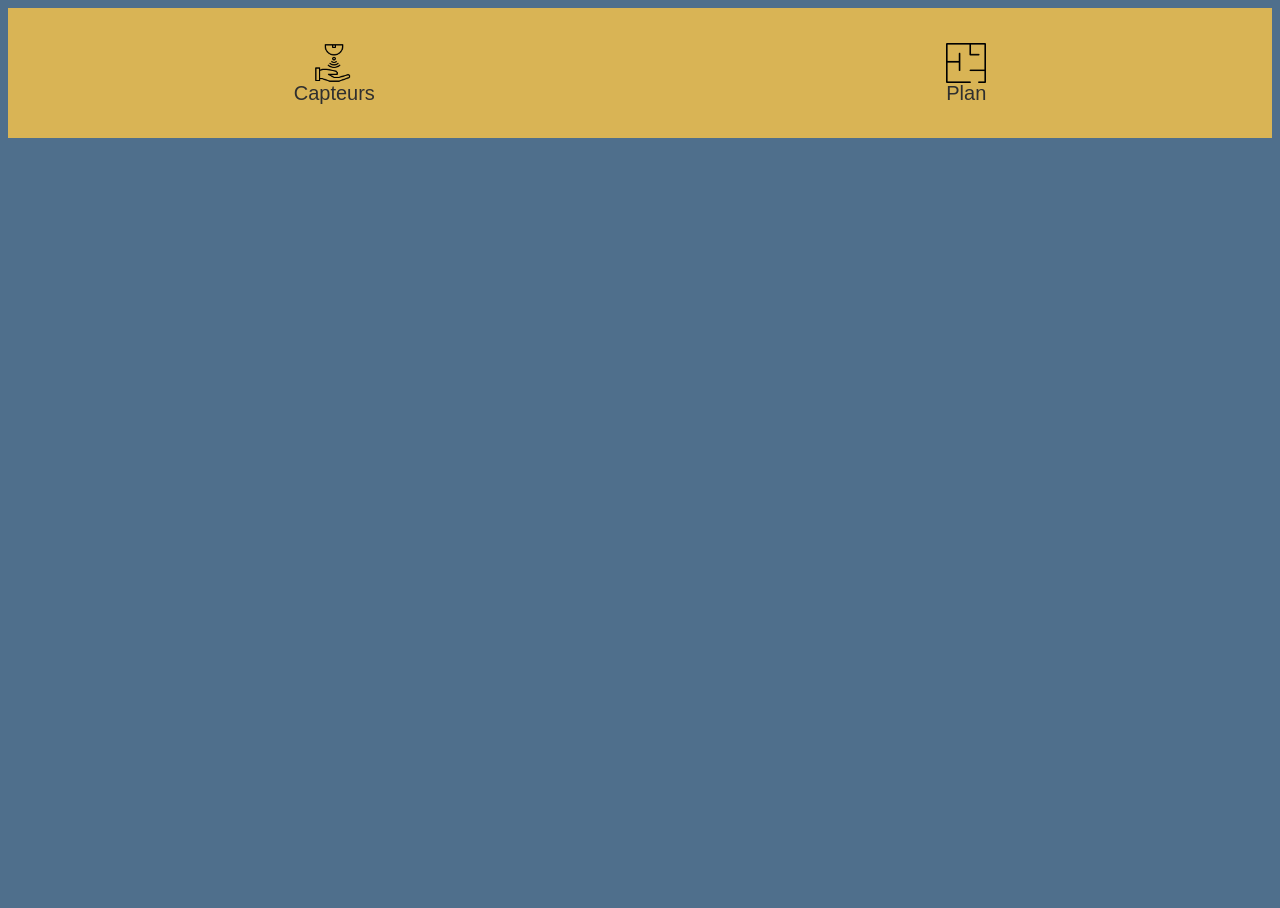
==== index.html @ 938ce689 "Add initial project files including HTML, CSS, JavaScript, and image assets for Cirpark application" ====
<!DOCTYPE html>
<html lang="en">
<head>
    <meta charset="UTF-8">
    <meta name="viewport" content="width=device-width, initial-scale=1.0">
    <link rel="stylesheet" href="style.css">
    <title>Cirpark</title>
</head>
<body>
    <nav>
        <div class="div_nav" id="capteursNAV">
            <img src="img/movement-sensor.png" alt="Capteur">
            <p>Capteurs</p>
        </div>
        <div class="div_nav" id="planNAV">
            <img src="img/plan.png" alt="Plan">
            <p>Plan</p>
        </div>
    </nav>
    <section id="section">
        
    </section>
</body>
<script src="ajax.js"></script>
</html>
---- style.css ----
html,
body {
	height: 100%;
}

body {
	margin: 8px;
	background-color: #4f6f8c;
	font-family: Arial, sans-serif;
}

nav {
	height: 130px;
	background-color: #d9b455;
	display: flex;
	align-items: center;
	justify-content: space-around;
}

.div_nav {
	display: flex;
	flex-direction: column;
	align-items: center;
	justify-content: center;
	color: #2f2f2f;
}

.div_nav img {
	width: 40px;
	height: 40px;
}

.div_nav p {
	margin: 0;
	font-size: 20px;
	line-height: 1;
}

#section {
	margin-top: 10px;
}

.capteur-table{
    width: 100%;
	border-collapse: collapse;
	background-color: #d5d9de;
}

.capteur-table th,
.capteur-table td {
	border: 1px solid #8d9aac;
	padding: 4px 10px;
	text-align: center;
	font-size: 12px;
}

.capteur-table thead th {
	background-color: #d9b455;
	color: #1f1f1f;
}
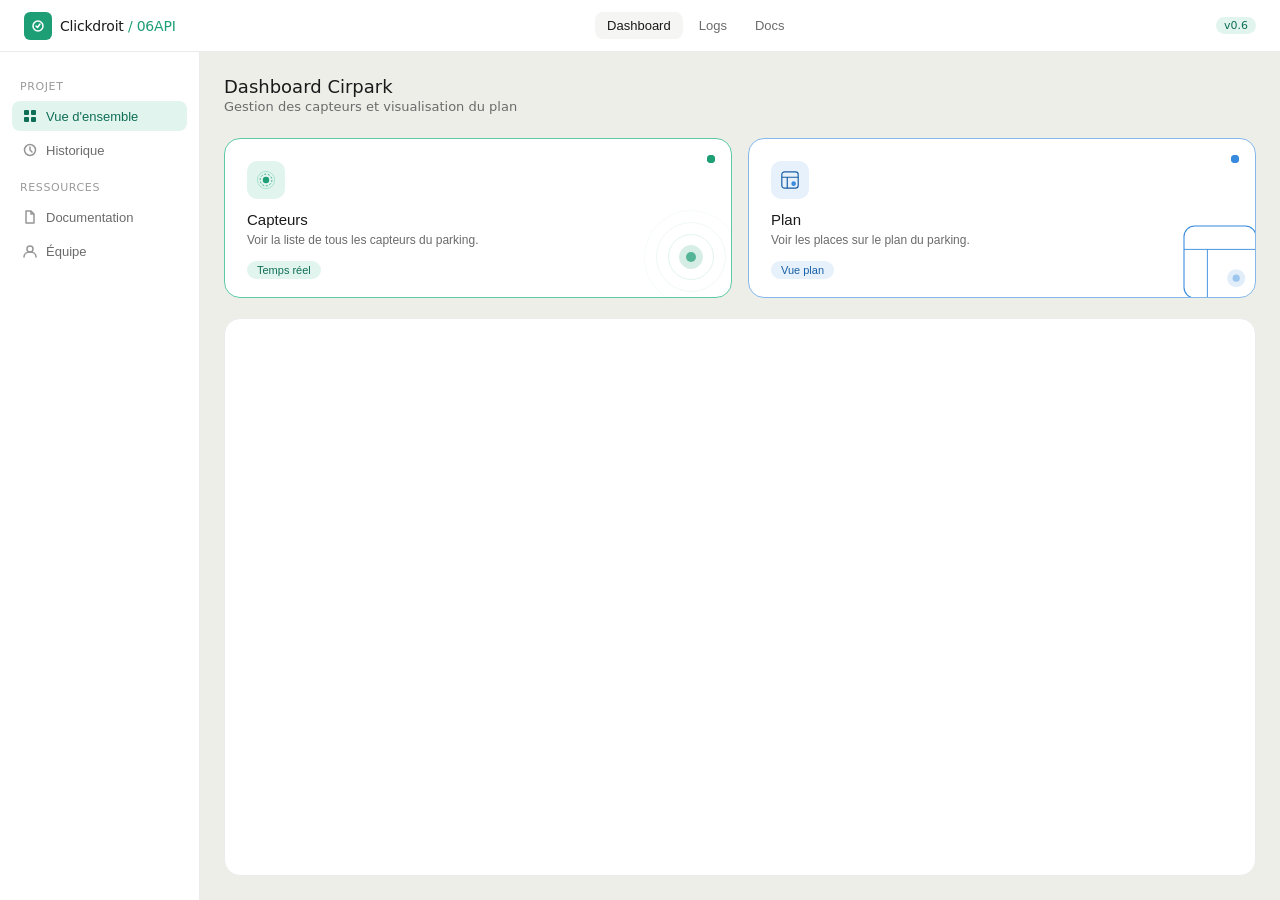
==== commit 23cba3d2: "refactor: redesign dashboard layout with modern sidebar and navigation components" ====
--- a/index.html
+++ b/index.html
@@ -1,25 +1,104 @@
 <!DOCTYPE html>
-<html lang="en">
+<html lang="fr">
 <head>
     <meta charset="UTF-8">
     <meta name="viewport" content="width=device-width, initial-scale=1.0">
+    <meta name="description" content="Cirpark — Tableau de bord de gestion des capteurs et du plan de parking">
     <link rel="stylesheet" href="style.css">
-    <title>Cirpark</title>
+    <title>Cirpark — Dashboard</title>
 </head>
 <body>
-    <nav>
-        <div class="div_nav" id="capteursNAV">
-            <img src="img/movement-sensor.png" alt="Capteur">
-            <p>Capteurs</p>
-        </div>
-        <div class="div_nav" id="planNAV">
-            <img src="img/plan.png" alt="Plan">
-            <p>Plan</p>
-        </div>
-    </nav>
-    <section id="section">
-        
-    </section>
+
+<div class="app">
+  <!-- Top bar -->
+  <div class="topbar">
+    <div class="logo">
+      <div class="logo-mark">
+        <svg width="14" height="14" viewBox="0 0 14 14" fill="none"><circle cx="7" cy="7" r="5" stroke="white" stroke-width="1.5"/><path d="M5 7l1.5 1.5L9 5" stroke="white" stroke-width="1.5" stroke-linecap="round" stroke-linejoin="round"/></svg>
+      </div>
+      <span class="logo-text">Clickdroit <span>/ 06API</span></span>
+    </div>
+    <div class="nav-links">
+      <button class="nav-link active">Dashboard</button>
+      <button class="nav-link">Logs</button>
+      <button class="nav-link">Docs</button>
+    </div>
+    <span class="badge">v0.6</span>
+  </div>
+
+  <!-- Body -->
+  <div class="body">
+    <!-- Sidebar -->
+    <div class="sidebar">
+      <div class="sidebar-label">Projet</div>
+      <button class="sidebar-item active">
+        <svg class="sidebar-icon" viewBox="0 0 16 16" fill="none"><rect x="2" y="2" width="5" height="5" rx="1" fill="currentColor"/><rect x="9" y="2" width="5" height="5" rx="1" fill="currentColor"/><rect x="2" y="9" width="5" height="5" rx="1" fill="currentColor"/><rect x="9" y="9" width="5" height="5" rx="1" fill="currentColor"/></svg>
+        Vue d'ensemble
+      </button>
+      <button class="sidebar-item">
+        <svg class="sidebar-icon" viewBox="0 0 16 16" fill="none"><circle cx="8" cy="8" r="5.5" stroke="currentColor" stroke-width="1.5"/><path d="M8 5v3l2 2" stroke="currentColor" stroke-width="1.5" stroke-linecap="round"/></svg>
+        Historique
+      </button>
+      <div class="sidebar-label">Ressources</div>
+      <button class="sidebar-item">
+        <svg class="sidebar-icon" viewBox="0 0 16 16" fill="none"><path d="M4 2h5l3 3v9H4V2z" stroke="currentColor" stroke-width="1.5" stroke-linejoin="round"/><path d="M9 2v3h3" stroke="currentColor" stroke-width="1.5" stroke-linejoin="round"/></svg>
+        Documentation
+      </button>
+      <button class="sidebar-item">
+        <svg class="sidebar-icon" viewBox="0 0 16 16" fill="none"><circle cx="8" cy="6" r="3" stroke="currentColor" stroke-width="1.5"/><path d="M2 14c0-3 2.7-5 6-5s6 2 6 5" stroke="currentColor" stroke-width="1.5" stroke-linecap="round"/></svg>
+        Équipe
+      </button>
+    </div>
+
+    <!-- Main -->
+    <div class="main">
+      <div class="page-header">
+        <div class="page-title">Dashboard Cirpark</div>
+        <div class="page-sub">Gestion des capteurs et visualisation du plan</div>
+      </div>
+
+      <!-- Action buttons (capteurs & plan) -->
+      <div class="action-row">
+        <button class="action-btn capteur" id="capteursNAV">
+          <div class="pulse-dot"></div>
+          <div class="orb-wrap">
+            <div class="orb-capteur">
+              <div class="ring r4"></div><div class="ring r3"></div><div class="ring r2"></div><div class="ring r1"></div>
+              <div class="core"></div>
+            </div>
+          </div>
+          <div class="btn-icon">
+            <svg width="20" height="20" viewBox="0 0 22 22" fill="none"><circle cx="11" cy="11" r="3.5" fill="#1D9E75"/><circle cx="11" cy="11" r="6.5" stroke="#1D9E75" stroke-width="1" stroke-dasharray="2 2"/><circle cx="11" cy="11" r="9.5" stroke="#5DCAA5" stroke-width="0.8" opacity="0.6"/></svg>
+          </div>
+          <div class="btn-label">Capteurs</div>
+          <div class="btn-desc">Voir la liste de tous les capteurs du parking.</div>
+          <span class="btn-tag">Temps réel</span>
+        </button>
+
+        <button class="action-btn plan" id="planNAV">
+          <div class="pulse-dot"></div>
+          <div class="orb-wrap">
+            <div class="orb-plan">
+              <svg width="90" height="90" viewBox="0 0 100 100" fill="none"><rect x="10" y="10" width="80" height="80" rx="12" stroke="#378ADD" stroke-width="1.2"/><path d="M10 36h80M36 36v54" stroke="#378ADD" stroke-width="1"/><circle cx="68" cy="68" r="10" fill="#378ADD" opacity="0.15"/><circle cx="68" cy="68" r="4" fill="#378ADD" opacity="0.4"/></svg>
+            </div>
+          </div>
+          <div class="btn-icon">
+            <svg width="20" height="20" viewBox="0 0 22 22" fill="none"><rect x="2" y="2" width="18" height="18" rx="3" stroke="#185FA5" stroke-width="1.3"/><path d="M2 8h18M8 8v12" stroke="#185FA5" stroke-width="1.3"/><circle cx="15" cy="15" r="2.5" fill="#378ADD"/></svg>
+          </div>
+          <div class="btn-label">Plan</div>
+          <div class="btn-desc">Voir les places sur le plan du parking.</div>
+          <span class="btn-tag">Vue plan</span>
+        </button>
+      </div>
+
+      <!-- Section where AJAX content is injected -->
+      <section id="section">
+
+      </section>
+    </div>
+  </div>
+</div>
+
+<script src="ajax.js"></script>
 </body>
-<script src="ajax.js"></script>
 </html>
--- a/style.css
+++ b/style.css
@@ -1,61 +1,245 @@
-html,
-body {
-	height: 100%;
-}
-
-body {
-	margin: 8px;
-	background-color: #4f6f8c;
-	font-family: Arial, sans-serif;
-}
-
-nav {
-	height: 130px;
-	background-color: #d9b455;
-	display: flex;
-	align-items: center;
-	justify-content: space-around;
-}
-
-.div_nav {
-	display: flex;
-	flex-direction: column;
-	align-items: center;
-	justify-content: center;
-	color: #2f2f2f;
-}
-
-.div_nav img {
-	width: 40px;
-	height: 40px;
-}
-
-.div_nav p {
-	margin: 0;
-	font-size: 20px;
-	line-height: 1;
-}
-
+/* ── Design tokens ── */
+:root {
+  --color-background-primary: #ffffff;
+  --color-background-secondary: #f5f5f3;
+  --color-background-tertiary: #eeeee9;
+  --color-text-primary: #1a1a1a;
+  --color-text-secondary: #6b6b6b;
+  --color-text-tertiary: #9a9a9a;
+  --color-border-secondary: #e0e0dc;
+  --color-border-tertiary: #ebebeb;
+  --font-family: 'Inter', system-ui, -apple-system, sans-serif;
+}
+
+@import url('https://fonts.googleapis.com/css2?family=Inter:wght@400;500;600&display=swap');
+
+/* ── Reset ── */
+* { box-sizing: border-box; margin: 0; padding: 0; }
+html, body { height: 100%; font-family: var(--font-family); }
+
+/* ── App shell ── */
+.app {
+  display: flex;
+  flex-direction: column;
+  min-height: 100vh;
+  background: var(--color-background-tertiary);
+}
+
+/* ── Top bar ── */
+.topbar {
+  background: var(--color-background-primary);
+  border-bottom: 0.5px solid var(--color-border-tertiary);
+  padding: 0 24px;
+  height: 52px;
+  display: flex;
+  align-items: center;
+  justify-content: space-between;
+}
+.logo { display: flex; align-items: center; gap: 8px; }
+.logo-mark {
+  width: 28px; height: 28px; border-radius: 6px;
+  background: #1D9E75;
+  display: flex; align-items: center; justify-content: center;
+}
+.logo-text { font-size: 14px; font-weight: 500; color: var(--color-text-primary); letter-spacing: -0.2px; }
+.logo-text span { color: #1D9E75; }
+
+.nav-links { display: flex; gap: 4px; }
+.nav-link {
+  font-size: 13px; color: var(--color-text-secondary);
+  padding: 6px 12px; border-radius: 8px;
+  cursor: pointer; border: none; background: none;
+  transition: background 0.15s, color 0.15s;
+}
+.nav-link:hover { background: var(--color-background-secondary); color: var(--color-text-primary); }
+.nav-link.active { background: var(--color-background-secondary); color: var(--color-text-primary); font-weight: 500; }
+.badge { font-size: 11px; font-weight: 500; padding: 2px 8px; border-radius: 99px; background: #E1F5EE; color: #0F6E56; }
+
+/* ── Body layout ── */
+.body { display: flex; flex: 1; }
+
+/* ── Sidebar ── */
+.sidebar {
+  width: 200px; flex-shrink: 0;
+  background: var(--color-background-primary);
+  border-right: 0.5px solid var(--color-border-tertiary);
+  padding: 16px 12px;
+  display: flex; flex-direction: column; gap: 4px;
+}
+.sidebar-label {
+  font-size: 11px; font-weight: 500; color: var(--color-text-tertiary);
+  text-transform: uppercase; letter-spacing: 0.6px;
+  padding: 4px 8px; margin-top: 8px;
+}
+.sidebar-item {
+  display: flex; align-items: center; gap: 8px;
+  padding: 7px 10px; border-radius: 8px;
+  font-size: 13px; color: var(--color-text-secondary);
+  cursor: pointer; border: none; background: none;
+  transition: background 0.12s, color 0.12s;
+}
+.sidebar-item:hover { background: var(--color-background-secondary); color: var(--color-text-primary); }
+.sidebar-item.active { background: #E1F5EE; color: #0F6E56; font-weight: 500; }
+.sidebar-icon { width: 16px; height: 16px; opacity: 0.7; flex-shrink: 0; }
+.sidebar-item.active .sidebar-icon { opacity: 1; }
+
+/* ── Main content ── */
+.main {
+  flex: 1; padding: 24px;
+  overflow-y: auto;
+  display: flex; flex-direction: column;
+}
+.page-header { margin-bottom: 24px; }
+.page-title { font-size: 18px; font-weight: 500; color: var(--color-text-primary); }
+.page-sub { font-size: 13px; color: var(--color-text-secondary); margin-top: 2px; }
+
+/* ── Action buttons row ── */
+.action-row {
+  display: grid; grid-template-columns: 1fr 1fr;
+  gap: 16px; margin-bottom: 20px;
+}
+
+.action-btn {
+  position: relative; overflow: hidden;
+  padding: 22px 22px 18px;
+  border-radius: 16px;
+  border: 0.5px solid var(--color-border-secondary);
+  background: var(--color-background-primary);
+  cursor: pointer;
+  transition: transform 0.2s cubic-bezier(.34,1.56,.64,1), border-color 0.2s;
+  text-align: left;
+}
+.action-btn:hover { transform: translateY(-2px); }
+.action-btn:active { transform: scale(0.98); }
+.action-btn.capteur { border-color: #5DCAA5; }
+.action-btn.plan { border-color: #85B7EB; }
+.action-btn.selected.capteur { background: #E1F5EE; border-color: #1D9E75; border-width: 1.5px; }
+.action-btn.selected.plan { background: #E6F1FB; border-color: #378ADD; border-width: 1.5px; }
+
+/* Orb decorations */
+.orb-wrap { position: absolute; right: -10px; bottom: -10px; width: 100px; height: 100px; pointer-events: none; }
+.orb-capteur { position: relative; width: 100%; height: 100%; display: flex; align-items: center; justify-content: center; }
+.orb-capteur .ring { position: absolute; border-radius: 50%; border: 1px solid #1D9E75; }
+.orb-capteur .r1 { width: 24px; height: 24px; background: #1D9E75; opacity: 0.18; }
+.orb-capteur .r2 { width: 46px; height: 46px; opacity: 0.12; animation: breathe 3s ease-in-out infinite; }
+.orb-capteur .r3 { width: 70px; height: 70px; opacity: 0.07; animation: breathe 3s ease-in-out infinite 0.5s; }
+.orb-capteur .r4 { width: 95px; height: 95px; opacity: 0.04; animation: breathe 3s ease-in-out infinite 1s; }
+.orb-capteur .core { position: absolute; width: 10px; height: 10px; border-radius: 50%; background: #1D9E75; opacity: 0.7; animation: corePulse 2.5s ease-in-out infinite; }
+.orb-plan { position: relative; width: 100%; height: 100%; }
+.orb-plan svg { position: absolute; right: 0; bottom: 0; animation: floatPlan 4s ease-in-out infinite; }
+
+@keyframes breathe { 0%,100%{transform:scale(1);opacity:0.12}50%{transform:scale(1.07);opacity:0.18} }
+@keyframes corePulse { 0%,100%{transform:scale(1);opacity:0.7}50%{transform:scale(1.4);opacity:1} }
+@keyframes floatPlan { 0%,100%{transform:translateY(0) rotate(0deg);opacity:0.12}50%{transform:translateY(-5px) rotate(3deg);opacity:0.18} }
+
+/* Pulse dot */
+.pulse-dot { position: absolute; top: 16px; right: 16px; width: 8px; height: 8px; border-radius: 50%; }
+.capteur .pulse-dot { background: #1D9E75; }
+.plan .pulse-dot { background: #378ADD; }
+.pulse-dot::before { content:''; position:absolute; top:50%; left:50%; transform:translate(-50%,-50%); width:8px; height:8px; border-radius:50%; background:inherit; animation:ripple 2s ease-out infinite; }
+@keyframes ripple { 0%{transform:translate(-50%,-50%) scale(1);opacity:0.7}100%{transform:translate(-50%,-50%) scale(3.5);opacity:0} }
+
+/* Button icon / label / desc / tag */
+.btn-icon { width: 38px; height: 38px; border-radius: 10px; display: flex; align-items: center; justify-content: center; margin-bottom: 12px; }
+.capteur .btn-icon { background: #E1F5EE; }
+.plan .btn-icon { background: #E6F1FB; }
+.selected.capteur .btn-icon { background: #9FE1CB; }
+.selected.plan .btn-icon { background: #B5D4F4; }
+
+.btn-label { font-size: 15px; font-weight: 500; color: var(--color-text-primary); margin-bottom: 3px; }
+.btn-desc { font-size: 12px; color: var(--color-text-secondary); line-height: 1.5; }
+.btn-tag { display: inline-block; margin-top: 12px; font-size: 11px; font-weight: 500; padding: 3px 10px; border-radius: 99px; }
+.capteur .btn-tag { background: #E1F5EE; color: #0F6E56; }
+.plan .btn-tag { background: #E6F1FB; color: #185FA5; }
+
+/* ── Content section (AJAX target) ── */
 #section {
-	margin-top: 10px;
-}
-
-.capteur-table{
-    width: 100%;
-	border-collapse: collapse;
-	background-color: #d5d9de;
+  flex: 1;
+  background: var(--color-background-primary);
+  border-radius: 16px;
+  border: 0.5px solid var(--color-border-tertiary);
+  overflow: hidden;
+  animation: fadeIn 0.25s ease;
+}
+@keyframes fadeIn { from{opacity:0;transform:translateY(6px)}to{opacity:1;transform:translateY(0)} }
+
+/* ── Table styling (AJAX-injected content) ── */
+.capteur-table {
+  width: 100%;
+  border-collapse: collapse;
+}
+
+.capteur-table table {
+  width: 100%;
+  border-collapse: collapse;
 }
 
 .capteur-table th,
 .capteur-table td {
-	border: 1px solid #8d9aac;
-	padding: 4px 10px;
-	text-align: center;
-	font-size: 12px;
-}
-
-.capteur-table thead th {
-	background-color: #d9b455;
-	color: #1f1f1f;
-}
-
+  padding: 12px 16px;
+  text-align: left;
+  font-size: 13px;
+  border-bottom: 0.5px solid var(--color-border-tertiary);
+  color: var(--color-text-primary);
+}
+
+.capteur-table th {
+  background: var(--color-background-secondary);
+  color: var(--color-text-secondary);
+  font-size: 11px;
+  font-weight: 500;
+  text-transform: uppercase;
+  letter-spacing: 0.5px;
+  padding: 10px 16px;
+}
+
+.capteur-table tr {
+  transition: background 0.12s;
+}
+
+.capteur-table tbody tr:hover {
+  background: var(--color-background-secondary);
+}
+
+.vert {
+  color: #0F6E56;
+  font-weight: 500;
+  background: none;
+}
+.vert::before {
+  content: '';
+  display: inline-block;
+  width: 7px; height: 7px;
+  border-radius: 50%;
+  background: #1D9E75;
+  margin-right: 6px;
+  vertical-align: middle;
+}
+
+.rouge {
+  color: #993C1D;
+  font-weight: 500;
+  background: none;
+}
+.rouge::before {
+  content: '';
+  display: inline-block;
+  width: 7px; height: 7px;
+  border-radius: 50%;
+  background: #E5533D;
+  margin-right: 6px;
+  vertical-align: middle;
+}
+
+#vert { background-color: rgba(29,158,117,0.15); }
+#rouge { background-color: rgba(229,83,61,0.15); }
+
+/* ── Plan place styling ── */
+.place {
+  width: 60px; height: 30px;
+  border-radius: 6px;
+  border: 1px solid var(--color-border-secondary);
+  transition: background 0.2s;
+}
+.libre { background: rgba(29,158,117,0.2); border-color: #1D9E75; }
+.occupee { background: rgba(229,83,61,0.2); border-color: #E5533D; }
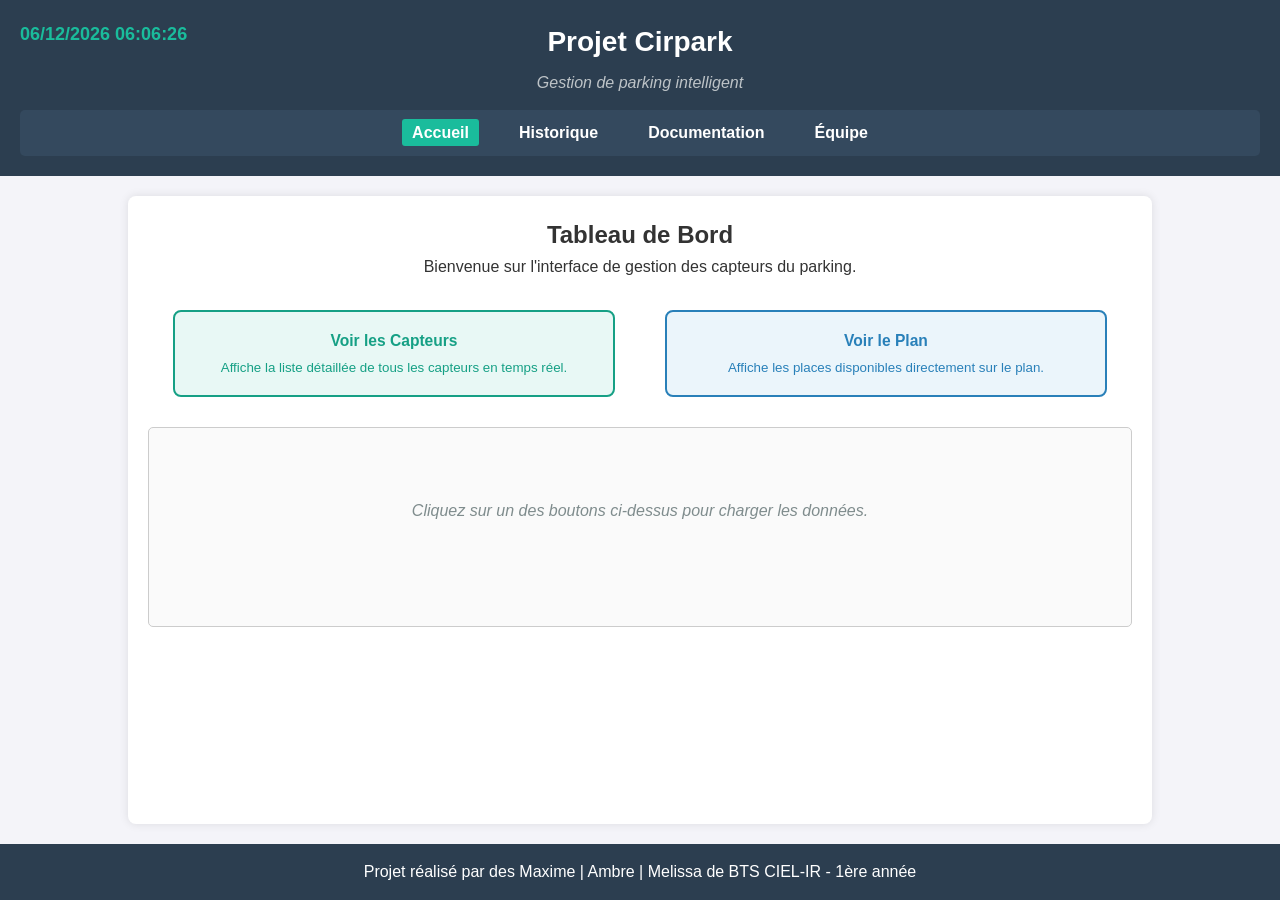
==== commit 000073aa: "refactor: optimize database queries and update UI structure for the dashboard" ====
--- a/index.html
+++ b/index.html
@@ -3,102 +3,65 @@
 <head>
     <meta charset="UTF-8">
     <meta name="viewport" content="width=device-width, initial-scale=1.0">
-    <meta name="description" content="Cirpark — Tableau de bord de gestion des capteurs et du plan de parking">
+    <title>Projet Cirpark - BTS CIEL-IR 1</title>
     <link rel="stylesheet" href="style.css">
-    <title>Cirpark — Dashboard</title>
 </head>
 <body>
 
-<div class="app">
-  <!-- Top bar -->
-  <div class="topbar">
-    <div class="logo">
-      <div class="logo-mark">
-        <svg width="14" height="14" viewBox="0 0 14 14" fill="none"><circle cx="7" cy="7" r="5" stroke="white" stroke-width="1.5"/><path d="M5 7l1.5 1.5L9 5" stroke="white" stroke-width="1.5" stroke-linecap="round" stroke-linejoin="round"/></svg>
-      </div>
-      <span class="logo-text">Clickdroit <span>/ 06API</span></span>
-    </div>
-    <div class="nav-links">
-      <button class="nav-link active">Dashboard</button>
-      <button class="nav-link">Logs</button>
-      <button class="nav-link">Docs</button>
-    </div>
-    <span class="badge">v0.6</span>
-  </div>
+    <!-- En-tête du site -->
+    <header style="position:relative;">
+        <div id="horloge" style="position:absolute; top:20px; left:20px; font-weight:bold; color:#1abc9c; font-size:18px;">--/--/---- --:--:--</div>
+        
+        <div class="logo-container">
+            <h1>Projet Cirpark</h1>
+            <p>Gestion de parking intelligent</p>
+        </div>
+        
+        <!-- Menu de navigation -->
+        <nav>
+            <ul>
+                <li><a href="#" class="active">Accueil</a></li>
+                <li><a href="#">Historique</a></li>
+                <li><a href="#">Documentation</a></li>
+                <li><a href="#">Équipe</a></li>
+            </ul>
+        </nav>
+    </header>
 
-  <!-- Body -->
-  <div class="body">
-    <!-- Sidebar -->
-    <div class="sidebar">
-      <div class="sidebar-label">Projet</div>
-      <button class="sidebar-item active">
-        <svg class="sidebar-icon" viewBox="0 0 16 16" fill="none"><rect x="2" y="2" width="5" height="5" rx="1" fill="currentColor"/><rect x="9" y="2" width="5" height="5" rx="1" fill="currentColor"/><rect x="2" y="9" width="5" height="5" rx="1" fill="currentColor"/><rect x="9" y="9" width="5" height="5" rx="1" fill="currentColor"/></svg>
-        Vue d'ensemble
-      </button>
-      <button class="sidebar-item">
-        <svg class="sidebar-icon" viewBox="0 0 16 16" fill="none"><circle cx="8" cy="8" r="5.5" stroke="currentColor" stroke-width="1.5"/><path d="M8 5v3l2 2" stroke="currentColor" stroke-width="1.5" stroke-linecap="round"/></svg>
-        Historique
-      </button>
-      <div class="sidebar-label">Ressources</div>
-      <button class="sidebar-item">
-        <svg class="sidebar-icon" viewBox="0 0 16 16" fill="none"><path d="M4 2h5l3 3v9H4V2z" stroke="currentColor" stroke-width="1.5" stroke-linejoin="round"/><path d="M9 2v3h3" stroke="currentColor" stroke-width="1.5" stroke-linejoin="round"/></svg>
-        Documentation
-      </button>
-      <button class="sidebar-item">
-        <svg class="sidebar-icon" viewBox="0 0 16 16" fill="none"><circle cx="8" cy="6" r="3" stroke="currentColor" stroke-width="1.5"/><path d="M2 14c0-3 2.7-5 6-5s6 2 6 5" stroke="currentColor" stroke-width="1.5" stroke-linecap="round"/></svg>
-        Équipe
-      </button>
-    </div>
+    <!-- Contenu principal -->
+    <main>
+        <div class="description-projet">
+            <h2>Tableau de Bord</h2>
+            <p>Bienvenue sur l'interface de gestion des capteurs du parking.</p>
+        </div>
 
-    <!-- Main -->
-    <div class="main">
-      <div class="page-header">
-        <div class="page-title">Dashboard Cirpark</div>
-        <div class="page-sub">Gestion des capteurs et visualisation du plan</div>
-      </div>
+        <!-- Boutons d'action -->
+        <div class="boutons-container">
+            <!-- Bouton pour voir les capteurs -->
+            <button id="capteursNAV" class="bouton-action btn-vert">
+                <h3>Voir les Capteurs</h3>
+                <p>Affiche la liste détaillée de tous les capteurs en temps réel.</p>
+            </button>
 
-      <!-- Action buttons (capteurs & plan) -->
-      <div class="action-row">
-        <button class="action-btn capteur" id="capteursNAV">
-          <div class="pulse-dot"></div>
-          <div class="orb-wrap">
-            <div class="orb-capteur">
-              <div class="ring r4"></div><div class="ring r3"></div><div class="ring r2"></div><div class="ring r1"></div>
-              <div class="core"></div>
-            </div>
-          </div>
-          <div class="btn-icon">
-            <svg width="20" height="20" viewBox="0 0 22 22" fill="none"><circle cx="11" cy="11" r="3.5" fill="#1D9E75"/><circle cx="11" cy="11" r="6.5" stroke="#1D9E75" stroke-width="1" stroke-dasharray="2 2"/><circle cx="11" cy="11" r="9.5" stroke="#5DCAA5" stroke-width="0.8" opacity="0.6"/></svg>
-          </div>
-          <div class="btn-label">Capteurs</div>
-          <div class="btn-desc">Voir la liste de tous les capteurs du parking.</div>
-          <span class="btn-tag">Temps réel</span>
-        </button>
+            <!-- Bouton pour voir le plan -->
+            <button id="planNAV" class="bouton-action btn-bleu">
+                <h3>Voir le Plan</h3>
+                <p>Affiche les places disponibles directement sur le plan.</p>
+            </button>
+        </div>
 
-        <button class="action-btn plan" id="planNAV">
-          <div class="pulse-dot"></div>
-          <div class="orb-wrap">
-            <div class="orb-plan">
-              <svg width="90" height="90" viewBox="0 0 100 100" fill="none"><rect x="10" y="10" width="80" height="80" rx="12" stroke="#378ADD" stroke-width="1.2"/><path d="M10 36h80M36 36v54" stroke="#378ADD" stroke-width="1"/><circle cx="68" cy="68" r="10" fill="#378ADD" opacity="0.15"/><circle cx="68" cy="68" r="4" fill="#378ADD" opacity="0.4"/></svg>
-            </div>
-          </div>
-          <div class="btn-icon">
-            <svg width="20" height="20" viewBox="0 0 22 22" fill="none"><rect x="2" y="2" width="18" height="18" rx="3" stroke="#185FA5" stroke-width="1.3"/><path d="M2 8h18M8 8v12" stroke="#185FA5" stroke-width="1.3"/><circle cx="15" cy="15" r="2.5" fill="#378ADD"/></svg>
-          </div>
-          <div class="btn-label">Plan</div>
-          <div class="btn-desc">Voir les places sur le plan du parking.</div>
-          <span class="btn-tag">Vue plan</span>
-        </button>
-      </div>
+        <!-- Section où l'AJAX va afficher les tableaux ou plans -->
+        <section id="section">
+            <p class="texte-attente">Cliquez sur un des boutons ci-dessus pour charger les données.</p>
+        </section>
+    </main>
 
-      <!-- Section where AJAX content is injected -->
-      <section id="section">
+    <!-- Pied de page -->
+    <footer>
+        <p>Projet réalisé par des Maxime | Ambre | Melissa de BTS CIEL-IR - 1ère année</p>
+    </footer>
 
-      </section>
-    </div>
-  </div>
-</div>
-
-<script src="ajax.js"></script>
+    <!-- Lien vers notre script JavaScript -->
+    <script src="ajax.js"></script>
 </body>
 </html>
--- a/style.css
+++ b/style.css
@@ -1,245 +1,310 @@
-/* ── Design tokens ── */
-:root {
-  --color-background-primary: #ffffff;
-  --color-background-secondary: #f5f5f3;
-  --color-background-tertiary: #eeeee9;
-  --color-text-primary: #1a1a1a;
-  --color-text-secondary: #6b6b6b;
-  --color-text-tertiary: #9a9a9a;
-  --color-border-secondary: #e0e0dc;
-  --color-border-tertiary: #ebebeb;
-  --font-family: 'Inter', system-ui, -apple-system, sans-serif;
-}
-
-@import url('https://fonts.googleapis.com/css2?family=Inter:wght@400;500;600&display=swap');
-
-/* ── Reset ── */
-* { box-sizing: border-box; margin: 0; padding: 0; }
-html, body { height: 100%; font-family: var(--font-family); }
-
-/* ── App shell ── */
-.app {
-  display: flex;
-  flex-direction: column;
-  min-height: 100vh;
-  background: var(--color-background-tertiary);
-}
-
-/* ── Top bar ── */
-.topbar {
-  background: var(--color-background-primary);
-  border-bottom: 0.5px solid var(--color-border-tertiary);
-  padding: 0 24px;
-  height: 52px;
-  display: flex;
-  align-items: center;
-  justify-content: space-between;
-}
-.logo { display: flex; align-items: center; gap: 8px; }
-.logo-mark {
-  width: 28px; height: 28px; border-radius: 6px;
-  background: #1D9E75;
-  display: flex; align-items: center; justify-content: center;
-}
-.logo-text { font-size: 14px; font-weight: 500; color: var(--color-text-primary); letter-spacing: -0.2px; }
-.logo-text span { color: #1D9E75; }
-
-.nav-links { display: flex; gap: 4px; }
-.nav-link {
-  font-size: 13px; color: var(--color-text-secondary);
-  padding: 6px 12px; border-radius: 8px;
-  cursor: pointer; border: none; background: none;
-  transition: background 0.15s, color 0.15s;
-}
-.nav-link:hover { background: var(--color-background-secondary); color: var(--color-text-primary); }
-.nav-link.active { background: var(--color-background-secondary); color: var(--color-text-primary); font-weight: 500; }
-.badge { font-size: 11px; font-weight: 500; padding: 2px 8px; border-radius: 99px; background: #E1F5EE; color: #0F6E56; }
-
-/* ── Body layout ── */
-.body { display: flex; flex: 1; }
-
-/* ── Sidebar ── */
-.sidebar {
-  width: 200px; flex-shrink: 0;
-  background: var(--color-background-primary);
-  border-right: 0.5px solid var(--color-border-tertiary);
-  padding: 16px 12px;
-  display: flex; flex-direction: column; gap: 4px;
-}
-.sidebar-label {
-  font-size: 11px; font-weight: 500; color: var(--color-text-tertiary);
-  text-transform: uppercase; letter-spacing: 0.6px;
-  padding: 4px 8px; margin-top: 8px;
-}
-.sidebar-item {
-  display: flex; align-items: center; gap: 8px;
-  padding: 7px 10px; border-radius: 8px;
-  font-size: 13px; color: var(--color-text-secondary);
-  cursor: pointer; border: none; background: none;
-  transition: background 0.12s, color 0.12s;
-}
-.sidebar-item:hover { background: var(--color-background-secondary); color: var(--color-text-primary); }
-.sidebar-item.active { background: #E1F5EE; color: #0F6E56; font-weight: 500; }
-.sidebar-icon { width: 16px; height: 16px; opacity: 0.7; flex-shrink: 0; }
-.sidebar-item.active .sidebar-icon { opacity: 1; }
-
-/* ── Main content ── */
-.main {
-  flex: 1; padding: 24px;
-  overflow-y: auto;
-  display: flex; flex-direction: column;
-}
-.page-header { margin-bottom: 24px; }
-.page-title { font-size: 18px; font-weight: 500; color: var(--color-text-primary); }
-.page-sub { font-size: 13px; color: var(--color-text-secondary); margin-top: 2px; }
-
-/* ── Action buttons row ── */
-.action-row {
-  display: grid; grid-template-columns: 1fr 1fr;
-  gap: 16px; margin-bottom: 20px;
-}
-
-.action-btn {
-  position: relative; overflow: hidden;
-  padding: 22px 22px 18px;
-  border-radius: 16px;
-  border: 0.5px solid var(--color-border-secondary);
-  background: var(--color-background-primary);
-  cursor: pointer;
-  transition: transform 0.2s cubic-bezier(.34,1.56,.64,1), border-color 0.2s;
-  text-align: left;
-}
-.action-btn:hover { transform: translateY(-2px); }
-.action-btn:active { transform: scale(0.98); }
-.action-btn.capteur { border-color: #5DCAA5; }
-.action-btn.plan { border-color: #85B7EB; }
-.action-btn.selected.capteur { background: #E1F5EE; border-color: #1D9E75; border-width: 1.5px; }
-.action-btn.selected.plan { background: #E6F1FB; border-color: #378ADD; border-width: 1.5px; }
-
-/* Orb decorations */
-.orb-wrap { position: absolute; right: -10px; bottom: -10px; width: 100px; height: 100px; pointer-events: none; }
-.orb-capteur { position: relative; width: 100%; height: 100%; display: flex; align-items: center; justify-content: center; }
-.orb-capteur .ring { position: absolute; border-radius: 50%; border: 1px solid #1D9E75; }
-.orb-capteur .r1 { width: 24px; height: 24px; background: #1D9E75; opacity: 0.18; }
-.orb-capteur .r2 { width: 46px; height: 46px; opacity: 0.12; animation: breathe 3s ease-in-out infinite; }
-.orb-capteur .r3 { width: 70px; height: 70px; opacity: 0.07; animation: breathe 3s ease-in-out infinite 0.5s; }
-.orb-capteur .r4 { width: 95px; height: 95px; opacity: 0.04; animation: breathe 3s ease-in-out infinite 1s; }
-.orb-capteur .core { position: absolute; width: 10px; height: 10px; border-radius: 50%; background: #1D9E75; opacity: 0.7; animation: corePulse 2.5s ease-in-out infinite; }
-.orb-plan { position: relative; width: 100%; height: 100%; }
-.orb-plan svg { position: absolute; right: 0; bottom: 0; animation: floatPlan 4s ease-in-out infinite; }
-
-@keyframes breathe { 0%,100%{transform:scale(1);opacity:0.12}50%{transform:scale(1.07);opacity:0.18} }
-@keyframes corePulse { 0%,100%{transform:scale(1);opacity:0.7}50%{transform:scale(1.4);opacity:1} }
-@keyframes floatPlan { 0%,100%{transform:translateY(0) rotate(0deg);opacity:0.12}50%{transform:translateY(-5px) rotate(3deg);opacity:0.18} }
-
-/* Pulse dot */
-.pulse-dot { position: absolute; top: 16px; right: 16px; width: 8px; height: 8px; border-radius: 50%; }
-.capteur .pulse-dot { background: #1D9E75; }
-.plan .pulse-dot { background: #378ADD; }
-.pulse-dot::before { content:''; position:absolute; top:50%; left:50%; transform:translate(-50%,-50%); width:8px; height:8px; border-radius:50%; background:inherit; animation:ripple 2s ease-out infinite; }
-@keyframes ripple { 0%{transform:translate(-50%,-50%) scale(1);opacity:0.7}100%{transform:translate(-50%,-50%) scale(3.5);opacity:0} }
-
-/* Button icon / label / desc / tag */
-.btn-icon { width: 38px; height: 38px; border-radius: 10px; display: flex; align-items: center; justify-content: center; margin-bottom: 12px; }
-.capteur .btn-icon { background: #E1F5EE; }
-.plan .btn-icon { background: #E6F1FB; }
-.selected.capteur .btn-icon { background: #9FE1CB; }
-.selected.plan .btn-icon { background: #B5D4F4; }
-
-.btn-label { font-size: 15px; font-weight: 500; color: var(--color-text-primary); margin-bottom: 3px; }
-.btn-desc { font-size: 12px; color: var(--color-text-secondary); line-height: 1.5; }
-.btn-tag { display: inline-block; margin-top: 12px; font-size: 11px; font-weight: 500; padding: 3px 10px; border-radius: 99px; }
-.capteur .btn-tag { background: #E1F5EE; color: #0F6E56; }
-.plan .btn-tag { background: #E6F1FB; color: #185FA5; }
-
-/* ── Content section (AJAX target) ── */
+/* style.css - Projet Cirpark */
+/* Maxime, Ambre, Melissa */
+
+/* Reset pour enlever les marges par defaut du navigateur */
+* {
+    margin: 0;
+    padding: 0;
+    box-sizing: border-box;
+}
+
+/* Style du body */
+body {
+    font-family: Arial, Helvetica, sans-serif;
+    background-color: #f4f4f9;
+    color: #333333;
+    line-height: 1.6;
+    display: flex;
+    flex-direction: column;
+    min-height: 100vh;
+}
+
+/* ========== EN-TETE ========== */
+
+header {
+    background-color: #2c3e50;
+    color: white;
+    padding: 20px;
+    text-align: center;
+}
+
+.logo-container h1 {
+    font-size: 28px;
+    margin-bottom: 5px;
+}
+
+.logo-container p {
+    font-style: italic;
+    color: #bdc3c7;
+    margin-bottom: 15px;
+}
+
+/* ========== MENU DE NAVIGATION ========== */
+
+nav ul {
+    list-style-type: none;
+    display: flex;
+    justify-content: center;
+    background-color: #34495e;
+    border-radius: 5px;
+    padding: 10px;
+}
+
+nav ul li {
+    margin: 0 15px;
+}
+
+nav ul li a {
+    color: white;
+    text-decoration: none;
+    font-weight: bold;
+    padding: 5px 10px;
+}
+
+/* Effet au survol des liens du menu */
+nav ul li a:hover, nav ul li a.active {
+    background-color: #1abc9c;
+    border-radius: 3px;
+}
+
+/* ========== CONTENU PRINCIPAL ========== */
+
+main {
+    flex: 1;
+    width: 80%;
+    margin: 20px auto;
+    background-color: white;
+    padding: 20px;
+    border-radius: 8px;
+    box-shadow: 0px 0px 10px rgba(0, 0, 0, 0.1);
+}
+
+.description-projet {
+    text-align: center;
+    margin-bottom: 30px;
+}
+
+/* ========== BOUTONS D'ACTION ========== */
+
+.boutons-container {
+    display: flex;
+    justify-content: space-around;
+    margin-bottom: 30px;
+}
+
+.bouton-action {
+    width: 45%;
+    padding: 20px;
+    border: 2px solid transparent;
+    border-radius: 8px;
+    cursor: pointer;
+    text-align: center;
+    transition: background-color 0.3s;
+}
+
+.bouton-action h3 {
+    margin-bottom: 10px;
+}
+
+/* Bouton vert (Capteurs) */
+.btn-vert {
+    background-color: #e8f8f5;
+    color: #16a085;
+    border-color: #16a085;
+}
+
+.btn-vert:hover {
+    background-color: #d1f2eb;
+}
+
+/* Bouton bleu (Plan) */
+.btn-bleu {
+    background-color: #ebf5fb;
+    color: #2980b9;
+    border-color: #2980b9;
+}
+
+.btn-bleu:hover {
+    background-color: #d6eaf8;
+}
+
+/* ========== ZONE D'AFFICHAGE AJAX ========== */
+
 #section {
-  flex: 1;
-  background: var(--color-background-primary);
-  border-radius: 16px;
-  border: 0.5px solid var(--color-border-tertiary);
-  overflow: hidden;
-  animation: fadeIn 0.25s ease;
-}
-@keyframes fadeIn { from{opacity:0;transform:translateY(6px)}to{opacity:1;transform:translateY(0)} }
-
-/* ── Table styling (AJAX-injected content) ── */
-.capteur-table {
-  width: 100%;
-  border-collapse: collapse;
-}
-
-.capteur-table table {
-  width: 100%;
-  border-collapse: collapse;
-}
-
-.capteur-table th,
-.capteur-table td {
-  padding: 12px 16px;
-  text-align: left;
-  font-size: 13px;
-  border-bottom: 0.5px solid var(--color-border-tertiary);
-  color: var(--color-text-primary);
-}
-
-.capteur-table th {
-  background: var(--color-background-secondary);
-  color: var(--color-text-secondary);
-  font-size: 11px;
-  font-weight: 500;
-  text-transform: uppercase;
-  letter-spacing: 0.5px;
-  padding: 10px 16px;
-}
-
-.capteur-table tr {
-  transition: background 0.12s;
-}
-
-.capteur-table tbody tr:hover {
-  background: var(--color-background-secondary);
-}
-
+    border: 1px solid #ccc;
+    padding: 20px;
+    min-height: 200px;
+    border-radius: 5px;
+    background-color: #fafafa;
+}
+
+.texte-attente {
+    text-align: center;
+    color: #7f8c8d;
+    font-style: italic;
+    margin-top: 50px;
+}
+
+/* ========== TABLEAUX ========== */
+
+table {
+    width: 100%;
+    border-collapse: collapse;
+    margin-top: 10px;
+}
+
+th, td {
+    border: 1px solid #dddddd;
+    padding: 10px;
+    text-align: center;
+}
+
+th {
+    background-color: #2c3e50;
+    color: white;
+}
+
+/* Ligne paire grise pour mieux lire */
+tr:nth-child(even) {
+    background-color: #f2f2f2;
+}
+
+/* Couleurs pour l'etat dans les tableaux */
 .vert {
-  color: #0F6E56;
-  font-weight: 500;
-  background: none;
-}
-.vert::before {
-  content: '';
-  display: inline-block;
-  width: 7px; height: 7px;
-  border-radius: 50%;
-  background: #1D9E75;
-  margin-right: 6px;
-  vertical-align: middle;
+    color: green;
+    font-weight: bold;
 }
 
 .rouge {
-  color: #993C1D;
-  font-weight: 500;
-  background: none;
-}
-.rouge::before {
-  content: '';
-  display: inline-block;
-  width: 7px; height: 7px;
-  border-radius: 50%;
-  background: #E5533D;
-  margin-right: 6px;
-  vertical-align: middle;
-}
-
-#vert { background-color: rgba(29,158,117,0.15); }
-#rouge { background-color: rgba(229,83,61,0.15); }
-
-/* ── Plan place styling ── */
+    color: red;
+    font-weight: bold;
+}
+
+/* ========== PLAN DU PARKING ========== */
+
+#parking {
+    width: 90%;
+    margin: 20px auto;
+    height: 600px;
+    background-color: rgb(96, 96, 96);
+    border: 3px solid #2c3e50;
+    border-radius: 8px;
+    box-shadow: inset 0px 0px 10px rgba(0,0,0,0.5);
+    display: flex;
+    flex-direction: column;
+}
+
+/* Les 4 rangees de places + le chemin au milieu */
+#range1, #range2, #chemin, #range3, #range4 {
+    width: 100%;
+    height: 16%;
+    display: flex;
+}
+
+/* Places du haut (rangee 1 et 3) - bordure en haut */
+#range1 .place, #range3 .place {
+    border-left: 2px solid white;
+    height: 100%;
+    width: 10%;
+    border-right: 2px solid white;
+    border-top: 3px solid white;
+    box-sizing: border-box;
+}
+
+/* Places du bas (rangee 2 et 4) - bordure en bas */
+#range2 .place, #range4 .place {
+    border-left: 2px solid white;
+    border-bottom: 3px solid white;
+    height: 100%;
+    width: 10%;
+    border-right: 2px solid white;
+    box-sizing: border-box;
+}
+
+/* Route entre les rangees */
+.route {
+    height: 100%;
+    width: 10%;
+    display: flex;
+    justify-content: center;
+    align-items: center;
+    color: white;
+    font-weight: bold;
+    font-size: 24px;
+}
+
+/* Style de base des places */
 .place {
-  width: 60px; height: 30px;
-  border-radius: 6px;
-  border: 1px solid var(--color-border-secondary);
-  transition: background 0.2s;
-}
-.libre { background: rgba(29,158,117,0.2); border-color: #1D9E75; }
-.occupee { background: rgba(229,83,61,0.2); border-color: #E5533D; }+    position: relative;
+    transition: background-color 0.3s, transform 0.2s;
+    cursor: pointer;
+}
+
+/* Quand on passe la souris sur une place elle grossit un peu */
+.place:hover {
+    transform: scale(1.1);
+    z-index: 10;
+    box-shadow: 0 0 12px rgba(255, 255, 255, 0.6);
+}
+
+/* Bulle d'info qui apparait au survol (on utilise data-info en HTML) */
+.place::after {
+    content: attr(data-info);
+    position: absolute;
+    bottom: 110%;
+    left: 50%;
+    transform: translateX(-50%);
+    background-color: rgba(44, 62, 80, 0.95);
+    color: #ecf0f1;
+    padding: 6px 10px;
+    border-radius: 6px;
+    font-size: 12px;
+    white-space: nowrap;
+    pointer-events: none;
+    opacity: 0;
+    transition: opacity 0.3s, bottom 0.3s;
+}
+
+/* La bulle devient visible au survol */
+.place:hover::after {
+    opacity: 1;
+    bottom: 115%;
+}
+
+/* Couleur verte = place libre */
+.place.vert {
+    background-color: #2ecc71;
+}
+
+/* Couleur rouge = place occupee */
+.place.rouge {
+    background-color: #e74c3c;
+}
+
+/* ========== BOUTON RETOUR (HISTORIQUE) ========== */
+
+.btn-gris {
+    background-color: #ecf0f1;
+    color: #7f8c8d;
+    border: 1px solid #7f8c8d;
+    padding: 10px 20px;
+    border-radius: 5px;
+    cursor: pointer;
+    font-weight: bold;
+    margin-bottom: 15px;
+}
+
+.btn-gris:hover {
+    background-color: #bdc3c7;
+    color: white;
+}
+
+/* ========== PIED DE PAGE ========== */
+
+footer {
+    background-color: #2c3e50;
+    color: white;
+    text-align: center;
+    padding: 15px;
+    margin-top: auto;
+}
